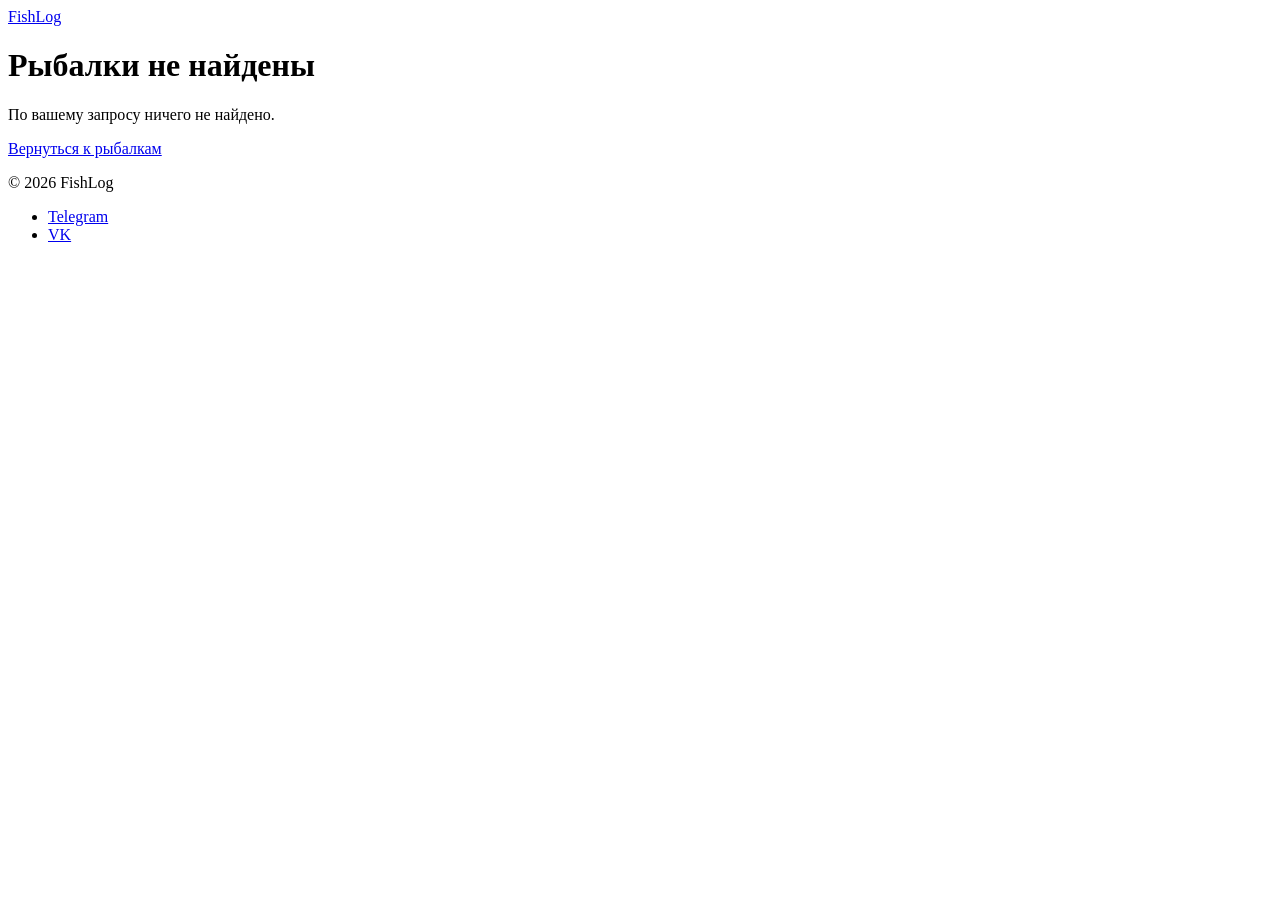
==== templates/404-not-found-fishing.html @ 8388050b "Добавлены базовые макеты веб-сервиса" ====
<!DOCTYPE html>
<html lang="ru">
<head>
    <meta charset="UTF-8">
    <meta name="viewport" content="width=device-width, initial-scale=1.0">
    <title>Рыбалки не найдены - FishLog</title>
</head>
<body>
    <header>
        <a href="fishings.html">FishLog</a>
    </header>

    <main>
        <h1>Рыбалки не найдены</h1>
        <p>По вашему запросу ничего не найдено.</p>
        <a href="fishings.html">Вернуться к рыбалкам</a>
    </main>

    <footer>
        <p>© 2026 FishLog</p>
        <ul>
            <li><a href="#">Telegram</a></li>
            <li><a href="#">VK</a></li>
        </ul>
    </footer>
</body>
</html>
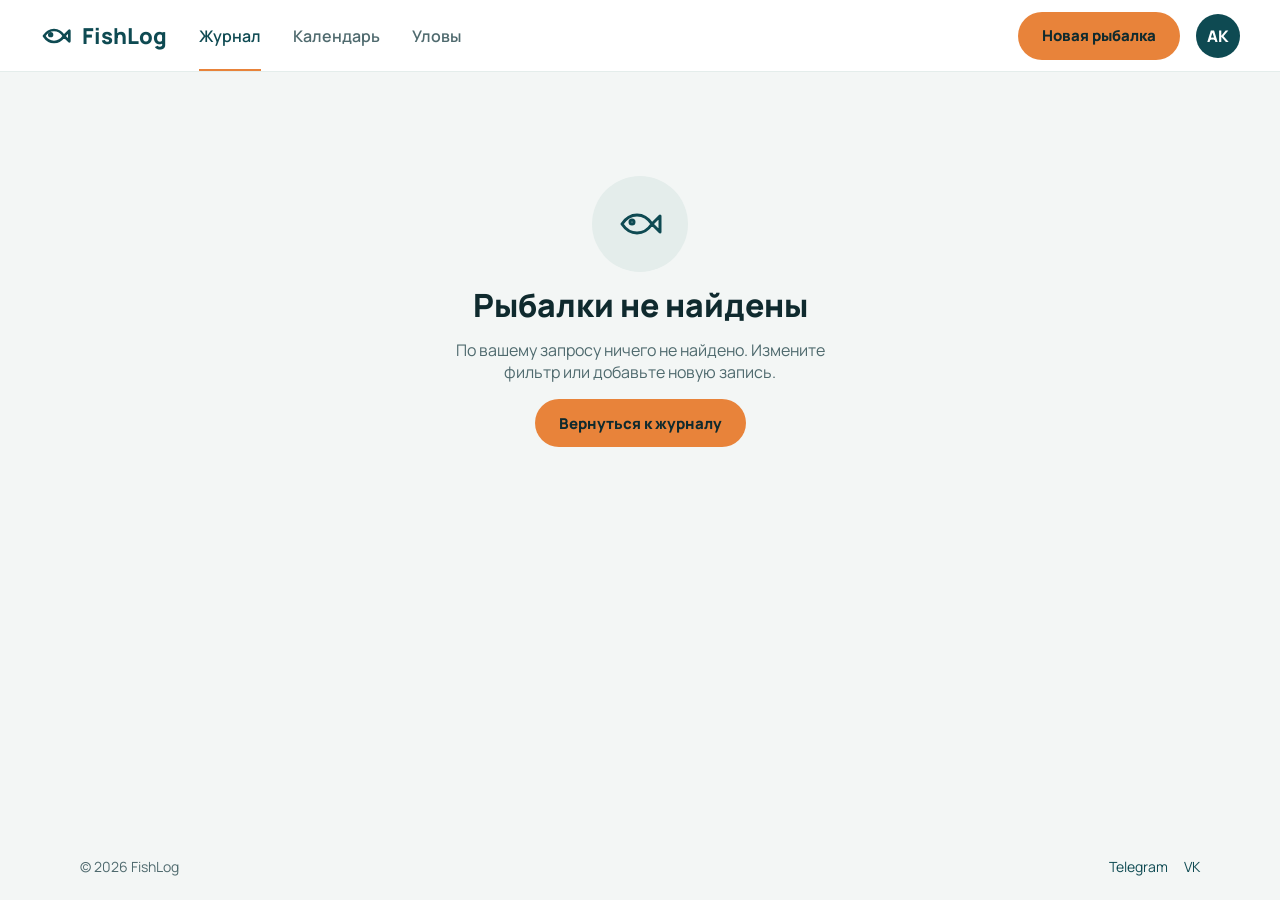
==== commit 1beaaee7: "Доделаны html страницы, внесены правки, добавлены css файлы и первые скрипты" ====
--- a/templates/404-not-found-fishing.html
+++ b/templates/404-not-found-fishing.html
@@ -3,25 +3,61 @@
 <head>
     <meta charset="UTF-8">
     <meta name="viewport" content="width=device-width, initial-scale=1.0">
+    <link rel="stylesheet" href="/style/base.css">
+    <link rel="stylesheet" href="/style/app.css">
+    <link rel="preconnect" href="https://fonts.googleapis.com">
+    <link rel="preconnect" href="https://fonts.gstatic.com" crossorigin>
+    <link href="https://fonts.googleapis.com/css2?family=Manrope:wght@200..800&display=swap" rel="stylesheet">
     <title>Рыбалки не найдены - FishLog</title>
 </head>
 <body>
-    <header>
-        <a href="fishings.html">FishLog</a>
+    <header class="topbar">
+        <a class="logo" href="fishings.html">
+            <svg width="32" height="32" viewBox="0 0 24 24" fill="none" stroke="currentColor"
+                stroke-width="2" stroke-linecap="round" stroke-linejoin="round" aria-hidden="true">
+                <path d="M3 12c4-6 11-6 15 0-4 6-11 6-15 0zM18 12l4-4v8z" />
+                <circle cx="8" cy="11" r="1" />
+            </svg>
+            FishLog
+        </a>
+
+        <nav class="topnav" aria-label="Основная навигация">
+            <ul>
+                <li><a class="active" href="fishings.html" aria-current="page">Журнал</a></li>
+                <li><a href="calendar.html">Календарь</a></li>
+                <li><a href="catches.html">Уловы</a></li>
+            </ul>
+        </nav>
+
+        <div class="topbar__side">
+            <a class="btn" href="add-fishing.html">Новая рыбалка</a>
+            <a class="avatar" href="profile.html" aria-label="Профиль">АК</a>
+        </div>
     </header>
 
-    <main>
-        <h1>Рыбалки не найдены</h1>
-        <p>По вашему запросу ничего не найдено.</p>
-        <a href="fishings.html">Вернуться к рыбалкам</a>
+    <main class="page">
+        <section class="empty">
+            <div class="empty__icon">
+                <svg width="48" height="48" viewBox="0 0 24 24" fill="none" stroke="currentColor"
+                    stroke-width="1.5" stroke-linecap="round" stroke-linejoin="round" aria-hidden="true">
+                    <path d="M3 12c4-6 11-6 15 0-4 6-11 6-15 0zM18 12l4-4v8z" />
+                    <circle cx="8" cy="11" r="1" />
+                </svg>
+            </div>
+            <h1>Рыбалки не найдены</h1>
+            <p>По вашему запросу ничего не найдено. Измените фильтр или добавьте новую запись.</p>
+            <a class="btn" href="fishings.html">Вернуться к журналу</a>
+        </section>
     </main>
 
-    <footer>
+    <footer class="site-footer">
         <p>© 2026 FishLog</p>
-        <ul>
-            <li><a href="#">Telegram</a></li>
-            <li><a href="#">VK</a></li>
-        </ul>
+        <nav aria-label="Соцсети">
+            <ul>
+                <li><a href="#">Telegram</a></li>
+                <li><a href="#">VK</a></li>
+            </ul>
+        </nav>
     </footer>
 </body>
 </html>
--- a/style/base.css
+++ b/style/base.css
@@ -0,0 +1,72 @@
+:root {
+    --ink: #0F2A2E;
+    --teal: #0E4A52;
+    --teal-soft: #2A7A85;
+    --accent: #E8833A;
+    --accent-hover: #D4732F;
+    --muted: #4F6A6E;
+    --bg: #F3F6F5;
+    --chip: #E4EDEB;
+    --line: #9DB3B0;
+    --on-teal: #C9E0DE;
+    --danger: #B3261E;
+}
+
+* {
+    box-sizing: border-box;
+    margin: 0;
+    padding: 0;
+    font-family: Manrope, sans-serif;
+}
+
+body {
+    background-color: var(--bg);
+    color: var(--ink);
+}
+
+a {
+    color: var(--teal);
+}
+
+.logo {
+    display: inline-flex;
+    align-items: center;
+    gap: 10px;
+    font-size: 22px;
+    font-weight: 800;
+    text-decoration: none;
+}
+
+input[type="text"],
+input[type="email"],
+input[type="password"] {
+    width: 100%;
+    height: 52px;
+    padding: 0 16px;
+    border: 1px solid var(--line);
+    border-radius: 14px;
+    background: white;
+    font-size: 16px;
+}
+
+button[type="submit"] {
+    height: 56px;
+    border: 0;
+    border-radius: 28px;
+    background: var(--accent);
+    color: var(--ink);
+    font-size: 17px;
+    font-weight: 800;
+    cursor: pointer;
+}
+
+button[type="submit"]:hover {
+    background: var(--accent-hover);
+}
+
+input:focus-visible,
+button:focus-visible,
+a:focus-visible {
+    outline: 3px solid var(--accent);
+    outline-offset: 2px;
+}
--- a/style/app.css
+++ b/style/app.css
@@ -0,0 +1,211 @@
+ul { 
+    list-style: none; 
+}
+
+body {
+    min-height: 100vh;
+    display: flex;
+    flex-direction: column;
+}
+
+.page {
+    flex: 1;
+    width: 100%;
+    max-width: 1200px;
+    margin: 0 auto;
+    padding: 40px;
+}
+
+.page__eyebrow {
+    display: block;
+    margin-bottom: 8px;
+    font-size: 12px;
+    font-weight: 600;
+    letter-spacing: .04em;
+    text-transform: uppercase;
+    color: var(--muted);
+}
+
+.page h1 {
+    margin-bottom: 18px;
+    font-size: 40px;
+    font-weight: 800;
+    line-height: 1.1;
+}
+
+.btn {
+    display: inline-flex;
+    align-items: center;
+    justify-content: center;
+    height: 48px;
+    padding: 0 24px;
+    border: 0;
+    border-radius: 24px;
+    background: var(--accent);
+    color: var(--ink);
+    font-size: 15px;
+    font-weight: 800;
+    text-decoration: none;
+    cursor: pointer;
+}
+
+.btn:hover { 
+    background: var(--accent-hover); 
+}
+
+.btn--ghost {
+    background: var(--chip);
+    color: var(--ink);
+}
+
+.btn--ghost:hover { 
+    background: var(--line); 
+}
+
+.btn--small {
+    height: 36px;
+    padding: 0 16px;
+    font-size: 14px;
+}
+
+.btn--danger {
+    background: transparent;
+    color: var(--danger);
+    box-shadow: inset 0 0 0 1.5px var(--danger);
+}
+
+.avatar {
+    display: flex;
+    align-items: center;
+    justify-content: center;
+    width: 44px;
+    height: 44px;
+    border-radius: 50%;
+    background: var(--teal);
+    color: white;
+    font-weight: 800;
+    text-decoration: none;
+}
+
+.topbar {
+    position: sticky;
+    top: 0;
+    z-index: 10;
+    display: flex;
+    align-items: center;
+    gap: 32px;
+    height: 72px;
+    padding: 0 40px;
+    background: white;
+    border-bottom: 1px solid var(--chip);
+}
+
+.topnav { 
+    margin-right: auto; 
+}
+.topnav ul { 
+    display: flex; 
+    gap: 32px; 
+}
+
+.topnav a {
+    display: inline-block;
+    padding: 24px 0 22px;
+    border-bottom: 2px solid transparent;
+    color: var(--muted);
+    font-weight: 600;
+    text-decoration: none;
+}
+
+.topnav a.active {
+    color: var(--teal);
+    border-bottom-color: var(--accent);
+}
+
+.topbar__side {
+    display: flex;
+    align-items: center;
+    gap: 16px;
+}
+
+.site-footer {
+    display: flex;
+    justify-content: space-between;
+    width: 100%;
+    max-width: 1200px;
+    margin: 0 auto;
+    padding: 24px 40px;
+    color: var(--muted);
+    font-size: 14px;
+}
+
+.site-footer ul { 
+    display: flex; 
+    gap: 16px; }
+.site-footer a { 
+    text-decoration: none; 
+}
+.site-footer a:hover { 
+    text-decoration: underline; 
+}
+
+.empty {
+    display: flex;
+    flex-direction: column;
+    align-items: center;
+    gap: 16px;
+    padding: 64px 0;
+    text-align: center;
+}
+
+.empty__icon {
+    display: flex;
+    align-items: center;
+    justify-content: center;
+    width: 96px;
+    height: 96px;
+    border-radius: 50%;
+    background: var(--chip);
+    color: var(--teal);
+}
+
+.empty h1 { 
+    margin-bottom: 0; font-size: 32px; 
+}
+
+.empty p { 
+    max-width: 420px; 
+    color: var(--muted); 
+}
+
+@media (max-width: 860px) {
+    .topbar {
+        padding: 0 20px;
+        gap: 16px;
+    }
+
+    .topnav { 
+        display: none; 
+    }
+
+    .topbar__side { 
+        margin-left: auto; 
+    }
+
+    .btn {
+        height: 44px;
+        padding: 0 18px;
+    }
+
+    .page { 
+        padding: 24px 20px; 
+    }
+
+    .page h1 { 
+        font-size: 32px; 
+    }
+
+    .site-footer { 
+        padding: 24px 20px; 
+    }
+}
